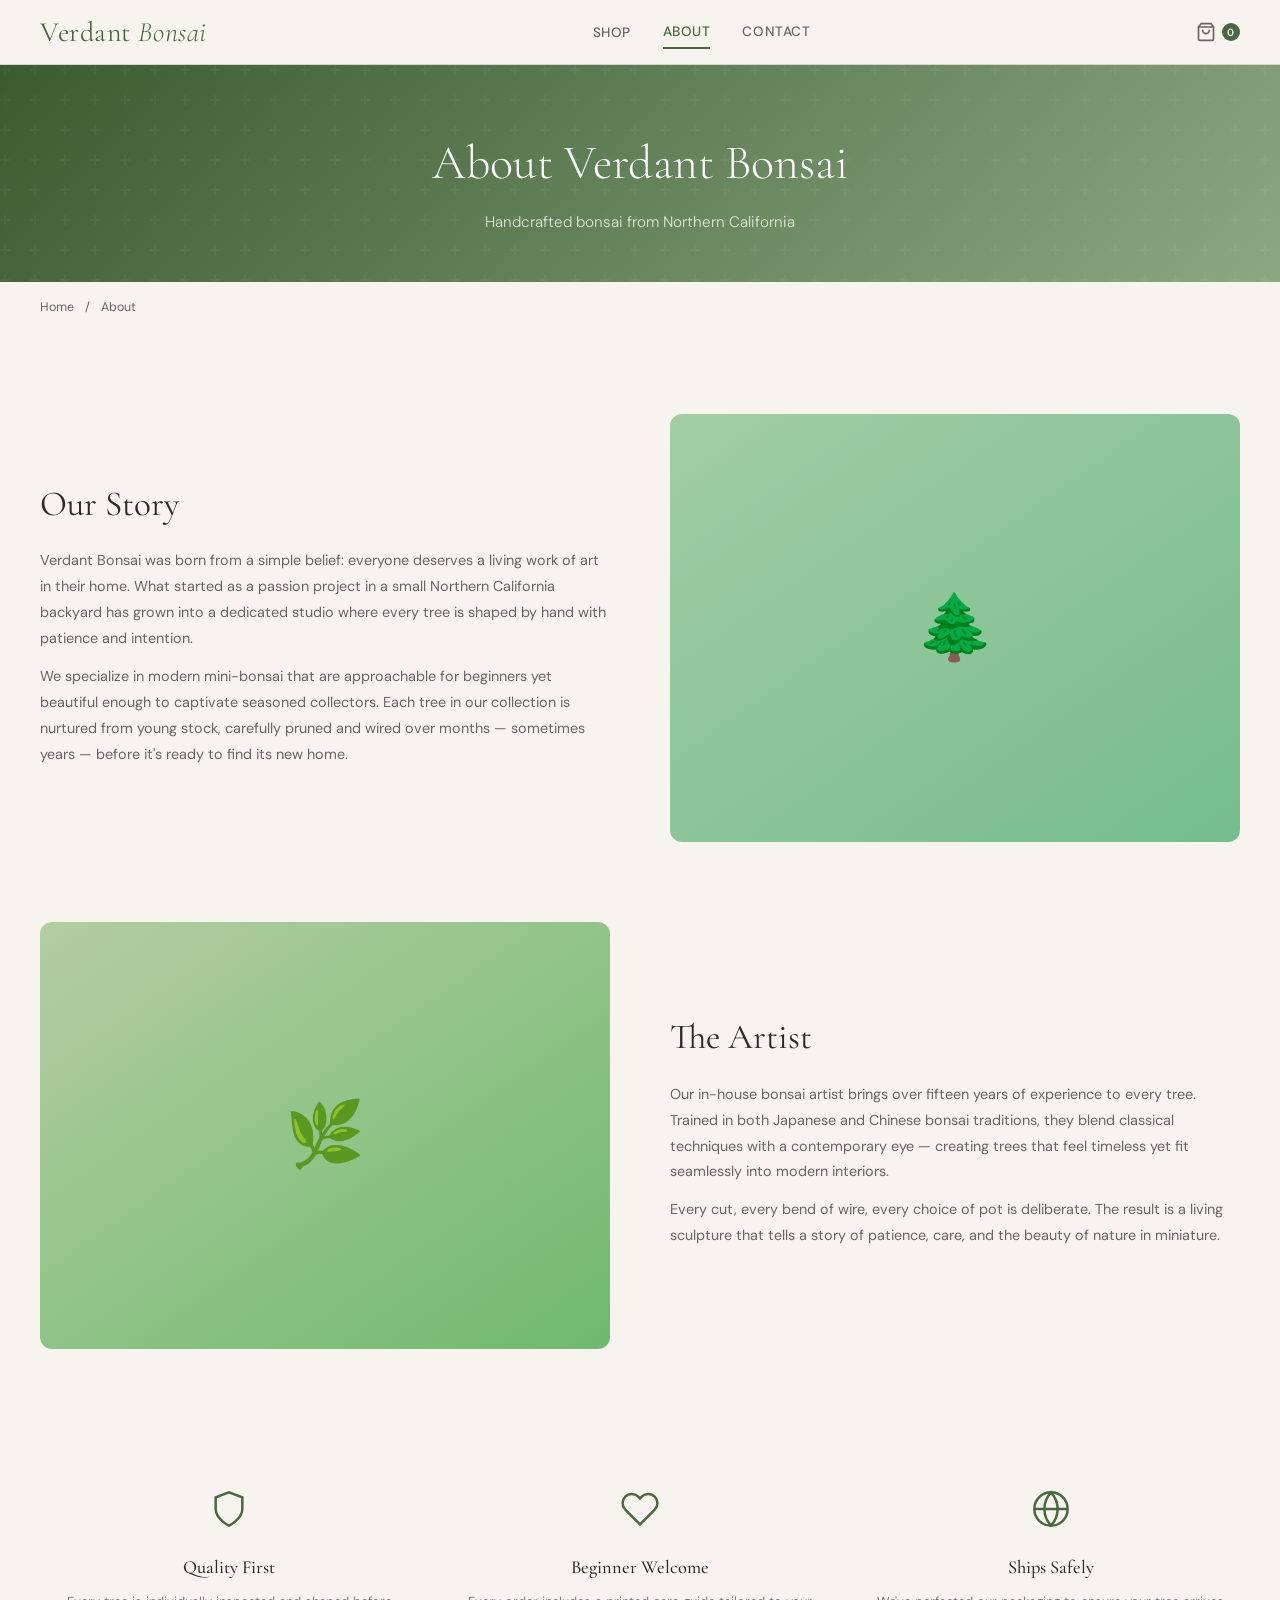
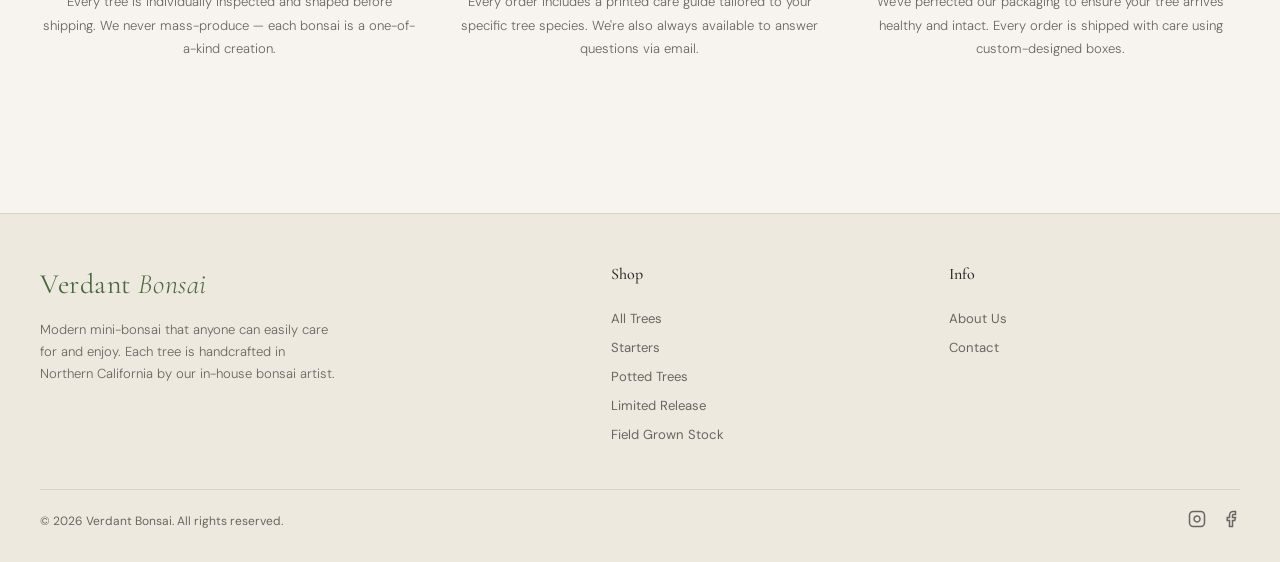
==== about.html @ d4dd791d "Initial commit: Verdant Bonsai website" ====
<!DOCTYPE html>
<html lang="en">
<head>
<meta charset="UTF-8">
<meta name="viewport" content="width=device-width, initial-scale=1.0">
<title>About Us — Verdant Bonsai</title>
<link rel="preconnect" href="https://fonts.googleapis.com">
<link href="https://fonts.googleapis.com/css2?family=Cormorant+Garamond:ital,wght@0,300;0,400;0,500;0,600;1,300;1,400&family=DM+Sans:wght@300;400;500;600&display=swap" rel="stylesheet">
<link rel="stylesheet" href="css/styles.css">
</head>
<body>

<header class="header" id="header">
  <div class="header-inner">
    <a href="index.html" class="logo">Verdant<span>&nbsp;Bonsai</span></a>
    <nav class="nav-links">
      <div class="nav-item">
        <a href="shop.html">Shop</a>
        <div class="nav-dropdown">
          <a href="shop.html">All Trees</a>
          <a href="shop.html?cat=starter">Starter Trees</a>
          <a href="shop.html?cat=potted">Potted Trees</a>
          <a href="shop.html?cat=field">Field Grown Stock</a>
          <a href="shop.html?cat=limited">Limited Release</a>
        </div>
      </div>
      <a href="about.html">About</a>
      <a href="contact.html">Contact</a>
    </nav>
    <div class="nav-icons">
      <button class="cart-btn" aria-label="Cart">
        <svg width="20" height="20" viewBox="0 0 24 24" fill="none" stroke="currentColor" stroke-width="2" stroke-linecap="round"><path d="M6 2L3 6v14a2 2 0 002 2h14a2 2 0 002-2V6l-3-4z"/><line x1="3" y1="6" x2="21" y2="6"/><path d="M16 10a4 4 0 01-8 0"/></svg>
        <span class="cart-count">0</span>
      </button>
      <button class="mobile-toggle" aria-label="Menu">
        <span></span><span></span><span></span>
      </button>
    </div>
  </div>
</header>

<nav class="mobile-nav">
  <a href="shop.html">Shop</a>
  <a href="about.html">About</a>
  <a href="contact.html">Contact</a>
</nav>

<div class="page-hero">
  <div class="hero-overlay"></div>
  <div class="page-hero-content">
    <h1>About Verdant Bonsai</h1>
    <p>Handcrafted bonsai from Northern California</p>
  </div>
</div>

<div class="breadcrumb">
  <a href="index.html">Home</a> <span>/</span> About
</div>

<div class="about-section">
  <div class="about-grid fade-up">
    <div>
      <h2>Our Story</h2>
      <p>Verdant Bonsai was born from a simple belief: everyone deserves a living work of art in their home. What started as a passion project in a small Northern California backyard has grown into a dedicated studio where every tree is shaped by hand with patience and intention.</p>
      <p>We specialize in modern mini-bonsai that are approachable for beginners yet beautiful enough to captivate seasoned collectors. Each tree in our collection is nurtured from young stock, carefully pruned and wired over months — sometimes years — before it's ready to find its new home.</p>
    </div>
    <div class="about-img-placeholder" style="background: linear-gradient(145deg, hsl(120,30%,72%) 0%, hsl(140,35%,60%) 100%);">
      🌲
    </div>
  </div>

  <div class="about-grid reverse fade-up">
    <div>
      <h2>The Artist</h2>
      <p>Our in-house bonsai artist brings over fifteen years of experience to every tree. Trained in both Japanese and Chinese bonsai traditions, they blend classical techniques with a contemporary eye — creating trees that feel timeless yet fit seamlessly into modern interiors.</p>
      <p>Every cut, every bend of wire, every choice of pot is deliberate. The result is a living sculpture that tells a story of patience, care, and the beauty of nature in miniature.</p>
    </div>
    <div class="about-img-placeholder" style="background: linear-gradient(145deg, hsl(95,30%,72%) 0%, hsl(120,35%,58%) 100%);">
      🌿
    </div>
  </div>

  <div class="values-grid fade-up">
    <div class="value-item">
      <svg width="40" height="40" viewBox="0 0 24 24" fill="none" stroke="currentColor" stroke-width="1.5"><path d="M12 22s8-4 8-10V5l-8-3-8 3v7c0 6 8 10 8 10z"/></svg>
      <h3>Quality First</h3>
      <p>Every tree is individually inspected and shaped before shipping. We never mass-produce — each bonsai is a one-of-a-kind creation.</p>
    </div>
    <div class="value-item">
      <svg width="40" height="40" viewBox="0 0 24 24" fill="none" stroke="currentColor" stroke-width="1.5"><path d="M20.84 4.61a5.5 5.5 0 00-7.78 0L12 5.67l-1.06-1.06a5.5 5.5 0 00-7.78 7.78l1.06 1.06L12 21.23l7.78-7.78 1.06-1.06a5.5 5.5 0 000-7.78z"/></svg>
      <h3>Beginner Welcome</h3>
      <p>Every order includes a printed care guide tailored to your specific tree species. We're also always available to answer questions via email.</p>
    </div>
    <div class="value-item">
      <svg width="40" height="40" viewBox="0 0 24 24" fill="none" stroke="currentColor" stroke-width="1.5"><circle cx="12" cy="12" r="10"/><path d="M2 12h20"/><path d="M12 2a15.3 15.3 0 014 10 15.3 15.3 0 01-4 10 15.3 15.3 0 01-4-10 15.3 15.3 0 014-10z"/></svg>
      <h3>Ships Safely</h3>
      <p>We've perfected our packaging to ensure your tree arrives healthy and intact. Every order is shipped with care using custom-designed boxes.</p>
    </div>
  </div>
</div>

<footer class="footer">
  <div class="footer-inner">
    <div class="footer-brand">
      <div class="logo">Verdant<span>&nbsp;Bonsai</span></div>
      <p>Modern mini-bonsai that anyone can easily care for and enjoy. Each tree is handcrafted in Northern California by our in-house bonsai artist.</p>
    </div>
    <div class="footer-col">
      <h4>Shop</h4>
      <a href="shop.html">All Trees</a>
      <a href="shop.html?cat=starter">Starters</a>
      <a href="shop.html?cat=potted">Potted Trees</a>
      <a href="shop.html?cat=limited">Limited Release</a>
      <a href="shop.html?cat=field">Field Grown Stock</a>
    </div>
    <div class="footer-col">
      <h4>Info</h4>
      <a href="about.html">About Us</a>
      <a href="contact.html">Contact</a>
    </div>
  </div>
  <div class="footer-bottom">
    <span>&copy; 2026 Verdant Bonsai. All rights reserved.</span>
    <div class="social-links">
      <a href="#" aria-label="Instagram">
        <svg width="18" height="18" viewBox="0 0 24 24" fill="none" stroke="currentColor" stroke-width="2"><rect x="2" y="2" width="20" height="20" rx="5"/><path d="M16 11.37A4 4 0 1112.63 8 4 4 0 0116 11.37z"/><line x1="17.5" y1="6.5" x2="17.51" y2="6.5"/></svg>
      </a>
      <a href="#" aria-label="Facebook">
        <svg width="18" height="18" viewBox="0 0 24 24" fill="none" stroke="currentColor" stroke-width="2"><path d="M18 2h-3a5 5 0 00-5 5v3H7v4h3v8h4v-8h3l1-4h-4V7a1 1 0 011-1h3z"/></svg>
      </a>
    </div>
  </div>
</footer>

<script src="js/main.js"></script>
</body>
</html>
---- css/styles.css ----
/* ========================================
   Verdant Bonsai — Shared Styles
   ======================================== */

:root {
  --color-bg: #f7f4ef;
  --color-bg-warm: #eee9df;
  --color-text: #2c2a25;
  --color-text-light: #6b6560;
  --color-accent: #4a6741;
  --color-accent-hover: #3b5334;
  --color-accent-light: #e8efe6;
  --color-border: #d9d3c7;
  --color-white: #ffffff;
  --color-badge-new: #4a6741;
  --color-badge-sold: #8b7d6b;
  --font-display: 'Cormorant Garamond', Georgia, serif;
  --font-body: 'DM Sans', -apple-system, sans-serif;
  --max-width: 1280px;
  --nav-height: 64px;
  --transition: 0.3s cubic-bezier(0.25, 0.46, 0.45, 0.94);
}

*, *::before, *::after { box-sizing: border-box; margin: 0; padding: 0; }
html { scroll-behavior: smooth; }
body {
  font-family: var(--font-body);
  background: var(--color-bg);
  color: var(--color-text);
  line-height: 1.6;
  -webkit-font-smoothing: antialiased;
}
a { color: inherit; text-decoration: none; }
img { display: block; max-width: 100%; }
button { border: none; background: none; cursor: pointer; font-family: inherit; }
ul { list-style: none; }

/* ---- Header ---- */
.header {
  position: sticky;
  top: 0;
  z-index: 100;
  background: var(--color-bg);
  border-bottom: 1px solid var(--color-border);
  transition: box-shadow var(--transition);
}
.header.scrolled { box-shadow: 0 2px 20px rgba(0,0,0,0.06); }
.header-inner {
  max-width: var(--max-width);
  margin: 0 auto;
  padding: 0 40px;
  display: flex;
  align-items: center;
  justify-content: space-between;
  height: var(--nav-height);
}
.logo {
  font-family: var(--font-display);
  font-size: 1.75rem;
  font-weight: 400;
  letter-spacing: 0.02em;
  color: var(--color-accent);
}
.logo span { font-style: italic; font-weight: 300; }
.nav-links {
  display: flex;
  align-items: center;
  gap: 32px;
}
.nav-links a {
  font-size: 0.85rem;
  font-weight: 500;
  letter-spacing: 0.04em;
  text-transform: uppercase;
  color: var(--color-text-light);
  position: relative;
  padding: 4px 0;
  transition: color var(--transition);
}
.nav-links a::after {
  content: '';
  position: absolute;
  bottom: -2px;
  left: 0;
  width: 0;
  height: 1.5px;
  background: var(--color-accent);
  transition: width var(--transition);
}
.nav-links a:hover { color: var(--color-accent); }
.nav-links a:hover::after { width: 100%; }
.nav-links a.active { color: var(--color-accent); }
.nav-links a.active::after { width: 100%; }
.nav-item { position: relative; }
.nav-dropdown {
  position: absolute;
  top: calc(100% + 18px);
  left: 50%;
  transform: translateX(-50%) translateY(8px);
  background: var(--color-white);
  border: 1px solid var(--color-border);
  border-radius: 8px;
  padding: 20px 24px;
  min-width: 200px;
  opacity: 0;
  visibility: hidden;
  transition: all var(--transition);
  box-shadow: 0 12px 40px rgba(0,0,0,0.08);
}
.nav-item:hover .nav-dropdown {
  opacity: 1;
  visibility: visible;
  transform: translateX(-50%) translateY(0);
}
.nav-dropdown a {
  display: block;
  font-size: 0.82rem;
  padding: 6px 0;
  text-transform: none;
  letter-spacing: 0;
  color: var(--color-text);
}
.nav-dropdown a:hover { color: var(--color-accent); }
.nav-dropdown a::after { display: none; }
.nav-icons {
  display: flex;
  align-items: center;
  gap: 18px;
}
.nav-icons button {
  color: var(--color-text-light);
  transition: color var(--transition);
}
.nav-icons button:hover { color: var(--color-accent); }
.cart-btn {
  position: relative;
  font-size: 0.82rem;
  font-weight: 500;
  display: flex;
  align-items: center;
  gap: 6px;
}
.cart-count {
  background: var(--color-accent);
  color: white;
  font-size: 0.65rem;
  width: 18px;
  height: 18px;
  border-radius: 50%;
  display: flex;
  align-items: center;
  justify-content: center;
  font-weight: 600;
}
.mobile-toggle {
  display: none;
  flex-direction: column;
  gap: 5px;
  padding: 4px;
}
.mobile-toggle span {
  display: block;
  width: 22px;
  height: 2px;
  background: var(--color-text);
  transition: all var(--transition);
}
.mobile-nav {
  display: none;
  position: fixed;
  top: var(--nav-height);
  left: 0;
  right: 0;
  bottom: 0;
  background: var(--color-bg);
  z-index: 99;
  padding: 32px 20px;
  flex-direction: column;
  gap: 0;
  border-top: 1px solid var(--color-border);
}
.mobile-nav.open { display: flex; }
.mobile-nav a {
  font-size: 1rem;
  font-weight: 500;
  letter-spacing: 0.04em;
  text-transform: uppercase;
  color: var(--color-text-light);
  padding: 14px 0;
  border-bottom: 1px solid var(--color-border);
  transition: color var(--transition);
}
.mobile-nav a:hover { color: var(--color-accent); }
.mobile-nav a.active { color: var(--color-accent); }

/* ---- Hero ---- */
.hero {
  position: relative;
  height: 500px;
  overflow: hidden;
  background: linear-gradient(135deg, #3a5a30 0%, #5c7a52 40%, #8ba882 100%);
}
.hero-overlay {
  position: absolute;
  inset: 0;
  background: url("data:image/svg+xml,%3Csvg width='60' height='60' viewBox='0 0 60 60' xmlns='http://www.w3.org/2000/svg'%3E%3Cg fill='none' fill-rule='evenodd'%3E%3Cg fill='%23ffffff' fill-opacity='0.04'%3E%3Cpath d='M36 34v-4h-2v4h-4v2h4v4h2v-4h4v-2h-4zm0-30V0h-2v4h-4v2h4v4h2V6h4V4h-4zM6 34v-4H4v4H0v2h4v4h2v-4h4v-2H6zM6 4V0H4v4H0v2h4v4h2V6h4V4H6z'/%3E%3C/g%3E%3C/g%3E%3C/svg%3E");
}
.hero-content {
  position: relative;
  z-index: 2;
  max-width: var(--max-width);
  margin: 0 auto;
  padding: 0 40px;
  height: 100%;
  display: flex;
  flex-direction: column;
  justify-content: center;
}
.hero-tag {
  font-size: 0.72rem;
  font-weight: 500;
  letter-spacing: 0.2em;
  text-transform: uppercase;
  color: rgba(255,255,255,0.7);
  margin-bottom: 16px;
}
.hero h1 {
  font-family: var(--font-display);
  font-size: clamp(2.4rem, 5vw, 3.8rem);
  font-weight: 300;
  color: white;
  line-height: 1.15;
  max-width: 560px;
  margin-bottom: 12px;
}
.hero h1 em { font-weight: 400; }
.hero-sub {
  font-size: 0.95rem;
  color: rgba(255,255,255,0.8);
  margin-bottom: 32px;
  max-width: 420px;
  font-weight: 300;
}
.hero-btn {
  display: inline-flex;
  align-items: center;
  gap: 10px;
  background: var(--color-white);
  color: var(--color-accent);
  padding: 14px 32px;
  font-size: 0.8rem;
  font-weight: 600;
  letter-spacing: 0.1em;
  text-transform: uppercase;
  border-radius: 4px;
  transition: all var(--transition);
  width: fit-content;
}
.hero-btn:hover {
  background: var(--color-text);
  color: white;
  transform: translateY(-1px);
}
.hero-btn svg { transition: transform var(--transition); }
.hero-btn:hover svg { transform: translateX(3px); }
.hero-deco {
  position: absolute;
  right: 8%;
  bottom: -20px;
  width: 340px;
  height: 340px;
  border-radius: 50%;
  background: rgba(255,255,255,0.06);
  border: 1px solid rgba(255,255,255,0.1);
}
.hero-deco::before {
  content: '';
  position: absolute;
  right: -60px;
  top: -60px;
  width: 200px;
  height: 200px;
  border-radius: 50%;
  background: rgba(255,255,255,0.04);
  border: 1px solid rgba(255,255,255,0.08);
}

/* ---- Page Hero (subpages) ---- */
.page-hero {
  background: linear-gradient(135deg, #3a5a30 0%, #5c7a52 40%, #8ba882 100%);
  padding: 60px 40px 48px;
  text-align: center;
  position: relative;
  overflow: hidden;
}
.page-hero .hero-overlay { position: absolute; inset: 0; }
.page-hero-content { position: relative; z-index: 2; max-width: var(--max-width); margin: 0 auto; }
.page-hero h1 {
  font-family: var(--font-display);
  font-size: clamp(2rem, 4vw, 3rem);
  font-weight: 300;
  color: white;
  margin-bottom: 8px;
}
.page-hero p {
  font-size: 0.95rem;
  color: rgba(255,255,255,0.8);
  font-weight: 300;
}
.breadcrumb {
  max-width: var(--max-width);
  margin: 0 auto;
  padding: 16px 40px;
  font-size: 0.78rem;
  color: var(--color-text-light);
}
.breadcrumb a { transition: color var(--transition); }
.breadcrumb a:hover { color: var(--color-accent); }
.breadcrumb span { margin: 0 8px; }

/* ---- Features Bar ---- */
.features {
  background: var(--color-accent-light);
  border-top: 1px solid var(--color-border);
  border-bottom: 1px solid var(--color-border);
}
.features-inner {
  max-width: var(--max-width);
  margin: 0 auto;
  padding: 44px 40px;
  display: grid;
  grid-template-columns: repeat(3, 1fr);
  gap: 32px;
  text-align: center;
}
.feature-item svg {
  margin: 0 auto 12px;
  color: var(--color-accent);
}
.feature-title {
  font-family: var(--font-display);
  font-size: 1.05rem;
  font-weight: 500;
  margin-bottom: 4px;
}
.feature-desc {
  font-size: 0.8rem;
  color: var(--color-text-light);
  font-weight: 300;
}

/* ---- Sections ---- */
.section {
  max-width: var(--max-width);
  margin: 0 auto;
  padding: 80px 40px;
}
.section-header {
  display: flex;
  align-items: flex-end;
  justify-content: space-between;
  margin-bottom: 40px;
  flex-wrap: wrap;
  gap: 16px;
}
.section-title {
  font-family: var(--font-display);
  font-size: clamp(1.6rem, 3vw, 2.2rem);
  font-weight: 400;
}
.section-link {
  font-size: 0.78rem;
  font-weight: 600;
  letter-spacing: 0.08em;
  text-transform: uppercase;
  color: var(--color-accent);
  display: inline-flex;
  align-items: center;
  gap: 6px;
  transition: gap var(--transition);
}
.section-link:hover { gap: 10px; }

/* ---- Tabs ---- */
.tabs {
  display: flex;
  gap: 8px;
  margin-bottom: 36px;
  flex-wrap: wrap;
}
.tab {
  padding: 8px 20px;
  font-size: 0.78rem;
  font-weight: 500;
  letter-spacing: 0.04em;
  text-transform: uppercase;
  border-radius: 100px;
  border: 1.5px solid var(--color-border);
  color: var(--color-text-light);
  background: transparent;
  transition: all var(--transition);
}
.tab:hover, .tab.active {
  background: var(--color-accent);
  border-color: var(--color-accent);
  color: white;
}

/* ---- Product Grid ---- */
.product-grid {
  display: grid;
  grid-template-columns: repeat(4, 1fr);
  gap: 24px;
}
.product-card {
  position: relative;
  border-radius: 8px;
  overflow: hidden;
  background: var(--color-white);
  transition: transform var(--transition), box-shadow var(--transition);
}
.product-card:hover {
  transform: translateY(-4px);
  box-shadow: 0 12px 40px rgba(0,0,0,0.08);
}
.product-img {
  position: relative;
  aspect-ratio: 1;
  overflow: hidden;
}
.product-card a.product-link {
  display: block;
}
.img-placeholder {
  position: absolute;
  inset: 0;
  display: flex;
  align-items: center;
  justify-content: center;
  font-size: 3rem;
  transition: opacity 0.5s ease;
}
.img-placeholder.hover { opacity: 0; }
.product-card:hover .img-placeholder.primary { opacity: 0; }
.product-card:hover .img-placeholder.hover { opacity: 1; }
.product-badge {
  position: absolute;
  top: 12px;
  left: 12px;
  padding: 4px 10px;
  font-size: 0.65rem;
  font-weight: 600;
  letter-spacing: 0.08em;
  text-transform: uppercase;
  border-radius: 3px;
  color: white;
  z-index: 2;
}
.badge-new { background: var(--color-badge-new); }
.badge-sold { background: var(--color-badge-sold); }
.product-actions {
  position: absolute;
  bottom: 12px;
  left: 12px;
  right: 12px;
  opacity: 0;
  transform: translateY(8px);
  transition: all var(--transition);
  z-index: 2;
}
.product-card:hover .product-actions {
  opacity: 1;
  transform: translateY(0);
}
.add-to-cart-btn {
  width: 100%;
  padding: 11px;
  background: var(--color-accent);
  color: white;
  font-size: 0.72rem;
  font-weight: 600;
  letter-spacing: 0.1em;
  text-transform: uppercase;
  border-radius: 4px;
  transition: background var(--transition);
}
.add-to-cart-btn:hover { background: var(--color-accent-hover); }
.add-to-cart-btn.sold-out {
  background: var(--color-badge-sold);
  cursor: not-allowed;
}
.product-info { padding: 16px; }
.product-name {
  font-family: var(--font-display);
  font-size: 1rem;
  font-weight: 500;
  margin-bottom: 4px;
  line-height: 1.3;
}
.product-price {
  font-size: 0.85rem;
  color: var(--color-text-light);
  font-weight: 400;
}

/* ---- Product Detail ---- */
.product-detail {
  max-width: var(--max-width);
  margin: 0 auto;
  padding: 48px 40px 80px;
  display: grid;
  grid-template-columns: 1fr 1fr;
  gap: 60px;
  align-items: start;
}
.product-detail-img {
  aspect-ratio: 1;
  border-radius: 12px;
  overflow: hidden;
  display: flex;
  align-items: center;
  justify-content: center;
  font-size: 6rem;
}
.product-detail-info h1 {
  font-family: var(--font-display);
  font-size: 2rem;
  font-weight: 400;
  margin-bottom: 8px;
}
.product-detail-price {
  font-size: 1.4rem;
  color: var(--color-text-light);
  margin-bottom: 20px;
}
.product-detail-cat {
  display: inline-block;
  padding: 4px 12px;
  font-size: 0.72rem;
  font-weight: 600;
  letter-spacing: 0.08em;
  text-transform: uppercase;
  border-radius: 100px;
  background: var(--color-accent-light);
  color: var(--color-accent);
  margin-bottom: 24px;
}
.product-detail-desc {
  font-size: 0.9rem;
  color: var(--color-text-light);
  line-height: 1.8;
  margin-bottom: 32px;
}
.product-detail-btn {
  display: inline-flex;
  align-items: center;
  gap: 10px;
  background: var(--color-accent);
  color: white;
  padding: 16px 40px;
  font-size: 0.82rem;
  font-weight: 600;
  letter-spacing: 0.1em;
  text-transform: uppercase;
  border-radius: 4px;
  transition: all var(--transition);
}
.product-detail-btn:hover { background: var(--color-accent-hover); transform: translateY(-1px); }
.product-detail-btn.sold-out { background: var(--color-badge-sold); cursor: not-allowed; }
.product-detail-btn.sold-out:hover { transform: none; }

/* ---- About Page ---- */
.about-section {
  max-width: var(--max-width);
  margin: 0 auto;
  padding: 80px 40px;
}
.about-grid {
  display: grid;
  grid-template-columns: 1fr 1fr;
  gap: 60px;
  align-items: center;
  margin-bottom: 80px;
}
.about-grid.reverse { direction: rtl; }
.about-grid.reverse > * { direction: ltr; }
.about-img-placeholder {
  aspect-ratio: 4/3;
  border-radius: 12px;
  display: flex;
  align-items: center;
  justify-content: center;
  font-size: 4rem;
}
.about-section h2 {
  font-family: var(--font-display);
  font-size: clamp(1.6rem, 3vw, 2.2rem);
  font-weight: 400;
  margin-bottom: 16px;
}
.about-section p {
  font-size: 0.9rem;
  color: var(--color-text-light);
  line-height: 1.8;
  margin-bottom: 12px;
}
.values-grid {
  display: grid;
  grid-template-columns: repeat(3, 1fr);
  gap: 32px;
  text-align: center;
  padding: 60px 0;
}
.value-item svg { margin: 0 auto 16px; color: var(--color-accent); }
.value-item h3 {
  font-family: var(--font-display);
  font-size: 1.15rem;
  font-weight: 500;
  margin-bottom: 8px;
}
.value-item p {
  font-size: 0.82rem;
  color: var(--color-text-light);
  font-weight: 300;
}

/* ---- Contact Page ---- */
.contact-section {
  max-width: var(--max-width);
  margin: 0 auto;
  padding: 80px 40px;
  display: grid;
  grid-template-columns: 1.5fr 1fr;
  gap: 60px;
}
.contact-form h2 {
  font-family: var(--font-display);
  font-size: 1.6rem;
  font-weight: 400;
  margin-bottom: 24px;
}
.form-group {
  margin-bottom: 20px;
}
.form-group label {
  display: block;
  font-size: 0.78rem;
  font-weight: 600;
  letter-spacing: 0.04em;
  text-transform: uppercase;
  color: var(--color-text-light);
  margin-bottom: 8px;
}
.form-group input,
.form-group select,
.form-group textarea {
  width: 100%;
  padding: 12px 16px;
  font-family: var(--font-body);
  font-size: 0.88rem;
  border: 1.5px solid var(--color-border);
  border-radius: 6px;
  background: var(--color-white);
  color: var(--color-text);
  transition: border-color var(--transition);
}
.form-group input:focus,
.form-group select:focus,
.form-group textarea:focus {
  outline: none;
  border-color: var(--color-accent);
}
.form-group textarea { resize: vertical; min-height: 140px; }
.submit-btn {
  display: inline-flex;
  align-items: center;
  gap: 10px;
  background: var(--color-accent);
  color: white;
  padding: 14px 36px;
  font-size: 0.8rem;
  font-weight: 600;
  letter-spacing: 0.1em;
  text-transform: uppercase;
  border-radius: 4px;
  transition: all var(--transition);
}
.submit-btn:hover { background: var(--color-accent-hover); transform: translateY(-1px); }
.contact-info h2 {
  font-family: var(--font-display);
  font-size: 1.6rem;
  font-weight: 400;
  margin-bottom: 24px;
}
.contact-info-item {
  display: flex;
  gap: 16px;
  margin-bottom: 24px;
  align-items: flex-start;
}
.contact-info-item svg { color: var(--color-accent); flex-shrink: 0; margin-top: 2px; }
.contact-info-item h4 {
  font-size: 0.88rem;
  font-weight: 600;
  margin-bottom: 4px;
}
.contact-info-item p {
  font-size: 0.82rem;
  color: var(--color-text-light);
  line-height: 1.6;
}

/* ---- Footer ---- */
.footer {
  background: var(--color-bg-warm);
  border-top: 1px solid var(--color-border);
  padding: 48px 40px 28px;
}
.footer-inner {
  max-width: var(--max-width);
  margin: 0 auto;
  display: grid;
  grid-template-columns: 1.8fr 1fr 1fr;
  gap: 48px;
  margin-bottom: 40px;
}
.footer-brand .logo { margin-bottom: 12px; }
.footer-brand p {
  font-size: 0.82rem;
  color: var(--color-text-light);
  line-height: 1.7;
  font-weight: 300;
  max-width: 300px;
}
.footer-col h4 {
  font-family: var(--font-display);
  font-size: 1rem;
  font-weight: 500;
  margin-bottom: 16px;
}
.footer-col a {
  display: block;
  font-size: 0.82rem;
  color: var(--color-text-light);
  padding: 4px 0;
  transition: color var(--transition);
}
.footer-col a:hover { color: var(--color-accent); }
.footer-bottom {
  max-width: var(--max-width);
  margin: 0 auto;
  padding-top: 20px;
  border-top: 1px solid var(--color-border);
  display: flex;
  justify-content: space-between;
  align-items: center;
  font-size: 0.75rem;
  color: var(--color-text-light);
}
.social-links { display: flex; gap: 16px; }
.social-links a {
  color: var(--color-text-light);
  transition: color var(--transition);
}
.social-links a:hover { color: var(--color-accent); }

/* ---- Animations ---- */
.fade-up {
  opacity: 0;
  transform: translateY(24px);
  transition: opacity 0.6s ease, transform 0.6s ease;
}
.fade-up.visible {
  opacity: 1;
  transform: translateY(0);
}

/* ---- Responsive ---- */
@media (max-width: 1024px) {
  .product-grid { grid-template-columns: repeat(3, 1fr); }
  .footer-inner { grid-template-columns: 1fr 1fr; }
  .product-detail { grid-template-columns: 1fr; gap: 32px; }
  .about-grid { grid-template-columns: 1fr; gap: 32px; }
  .about-grid.reverse { direction: ltr; }
  .contact-section { grid-template-columns: 1fr; gap: 40px; }
  .values-grid { grid-template-columns: repeat(2, 1fr); }
}
@media (max-width: 768px) {
  .nav-links { display: none; }
  .mobile-toggle { display: flex; }
  .header-inner { padding: 0 20px; }
  .section { padding: 48px 20px; }
  .product-grid { grid-template-columns: repeat(2, 1fr); gap: 14px; }
  .hero { height: 380px; }
  .hero-content { padding: 0 20px; }
  .hero h1 { font-size: 2rem; }
  .hero-deco { display: none; }
  .features-inner { padding: 32px 20px; grid-template-columns: 1fr; gap: 24px; }
  .footer { padding: 36px 20px 20px; }
  .footer-inner { gap: 32px; }
  .footer-bottom { flex-direction: column; gap: 12px; text-align: center; }
  .page-hero { padding: 40px 20px 32px; }
  .breadcrumb { padding: 12px 20px; }
  .product-detail { padding: 32px 20px 60px; }
  .about-section { padding: 48px 20px; }
  .contact-section { padding: 48px 20px; }
  .values-grid { grid-template-columns: 1fr; }
}
@media (max-width: 480px) {
  .product-grid { gap: 10px; }
  .product-info { padding: 10px; }
  .product-name { font-size: 0.88rem; }
  .tab { padding: 6px 14px; font-size: 0.7rem; }
}
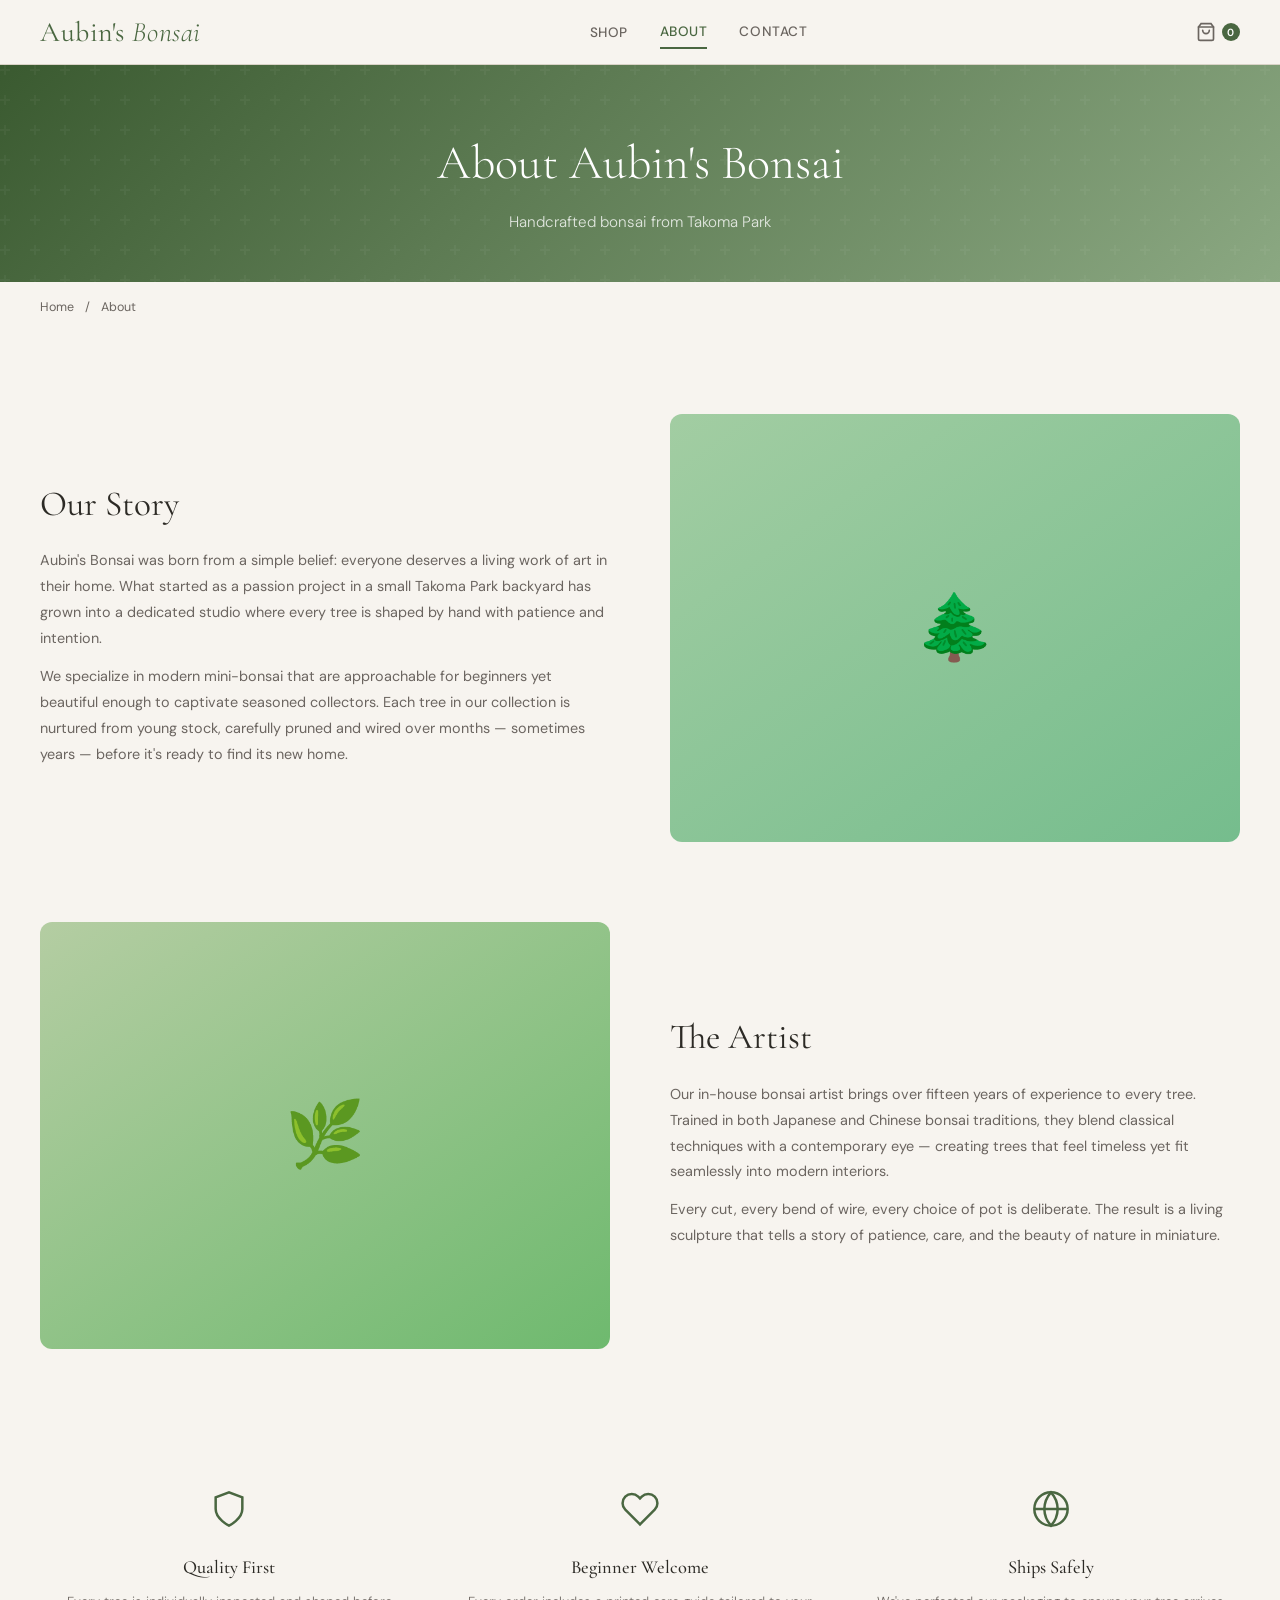
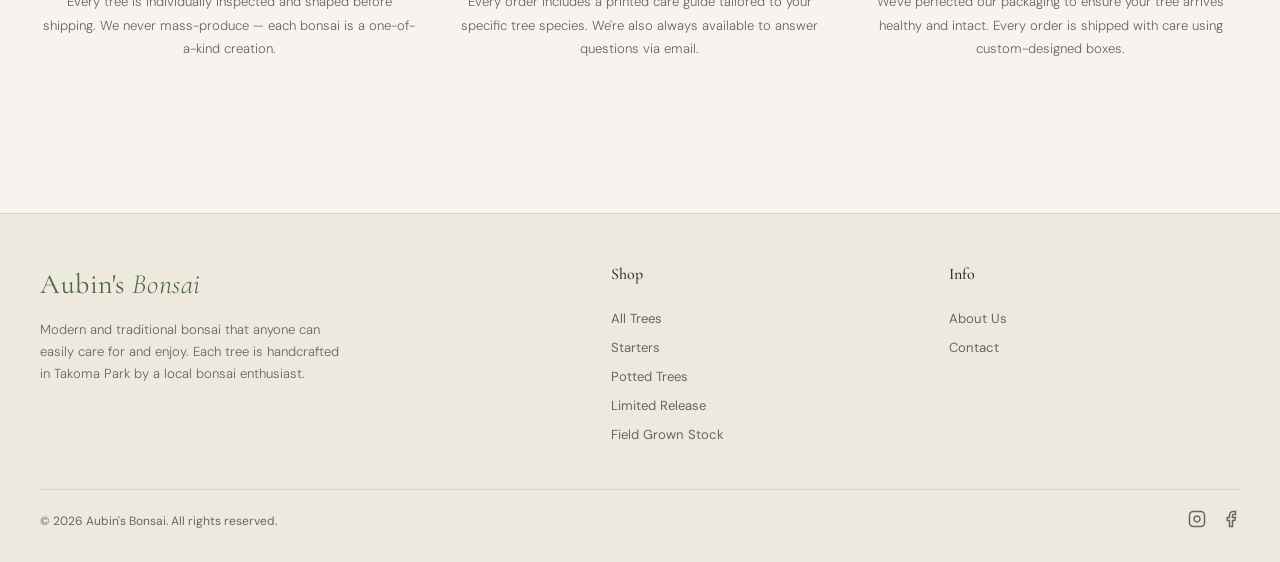
==== commit 77840bc2: "Rebrand entire site from Verdant Bonsai to Aubin's Bonsai" ====
--- a/about.html
+++ b/about.html
@@ -3,7 +3,7 @@
 <head>
 <meta charset="UTF-8">
 <meta name="viewport" content="width=device-width, initial-scale=1.0">
-<title>About Us — Verdant Bonsai</title>
+<title>About Us — Aubin's Bonsai</title>
 <link rel="preconnect" href="https://fonts.googleapis.com">
 <link href="https://fonts.googleapis.com/css2?family=Cormorant+Garamond:ital,wght@0,300;0,400;0,500;0,600;1,300;1,400&family=DM+Sans:wght@300;400;500;600&display=swap" rel="stylesheet">
 <link rel="stylesheet" href="css/styles.css">
@@ -12,7 +12,7 @@
 
 <header class="header" id="header">
   <div class="header-inner">
-    <a href="index.html" class="logo">Verdant<span>&nbsp;Bonsai</span></a>
+    <a href="index.html" class="logo">Aubin's<span>&nbsp;Bonsai</span></a>
     <nav class="nav-links">
       <div class="nav-item">
         <a href="shop.html">Shop</a>
@@ -48,8 +48,8 @@
 <div class="page-hero">
   <div class="hero-overlay"></div>
   <div class="page-hero-content">
-    <h1>About Verdant Bonsai</h1>
-    <p>Handcrafted bonsai from Northern California</p>
+    <h1>About Aubin's Bonsai</h1>
+    <p>Handcrafted bonsai from Takoma Park</p>
   </div>
 </div>
 
@@ -61,7 +61,7 @@
   <div class="about-grid fade-up">
     <div>
       <h2>Our Story</h2>
-      <p>Verdant Bonsai was born from a simple belief: everyone deserves a living work of art in their home. What started as a passion project in a small Northern California backyard has grown into a dedicated studio where every tree is shaped by hand with patience and intention.</p>
+      <p>Aubin's Bonsai was born from a simple belief: everyone deserves a living work of art in their home. What started as a passion project in a small Takoma Park backyard has grown into a dedicated studio where every tree is shaped by hand with patience and intention.</p>
       <p>We specialize in modern mini-bonsai that are approachable for beginners yet beautiful enough to captivate seasoned collectors. Each tree in our collection is nurtured from young stock, carefully pruned and wired over months — sometimes years — before it's ready to find its new home.</p>
     </div>
     <div class="about-img-placeholder" style="background: linear-gradient(145deg, hsl(120,30%,72%) 0%, hsl(140,35%,60%) 100%);">
@@ -102,8 +102,8 @@
 <footer class="footer">
   <div class="footer-inner">
     <div class="footer-brand">
-      <div class="logo">Verdant<span>&nbsp;Bonsai</span></div>
-      <p>Modern mini-bonsai that anyone can easily care for and enjoy. Each tree is handcrafted in Northern California by our in-house bonsai artist.</p>
+      <div class="logo">Aubin's<span>&nbsp;Bonsai</span></div>
+      <p>Modern and traditional bonsai that anyone can easily care for and enjoy. Each tree is handcrafted in Takoma Park by a local bonsai enthusiast.</p>
     </div>
     <div class="footer-col">
       <h4>Shop</h4>
@@ -120,7 +120,7 @@
     </div>
   </div>
   <div class="footer-bottom">
-    <span>&copy; 2026 Verdant Bonsai. All rights reserved.</span>
+    <span>&copy; 2026 Aubin's Bonsai. All rights reserved.</span>
     <div class="social-links">
       <a href="#" aria-label="Instagram">
         <svg width="18" height="18" viewBox="0 0 24 24" fill="none" stroke="currentColor" stroke-width="2"><rect x="2" y="2" width="20" height="20" rx="5"/><path d="M16 11.37A4 4 0 1112.63 8 4 4 0 0116 11.37z"/><line x1="17.5" y1="6.5" x2="17.51" y2="6.5"/></svg>
